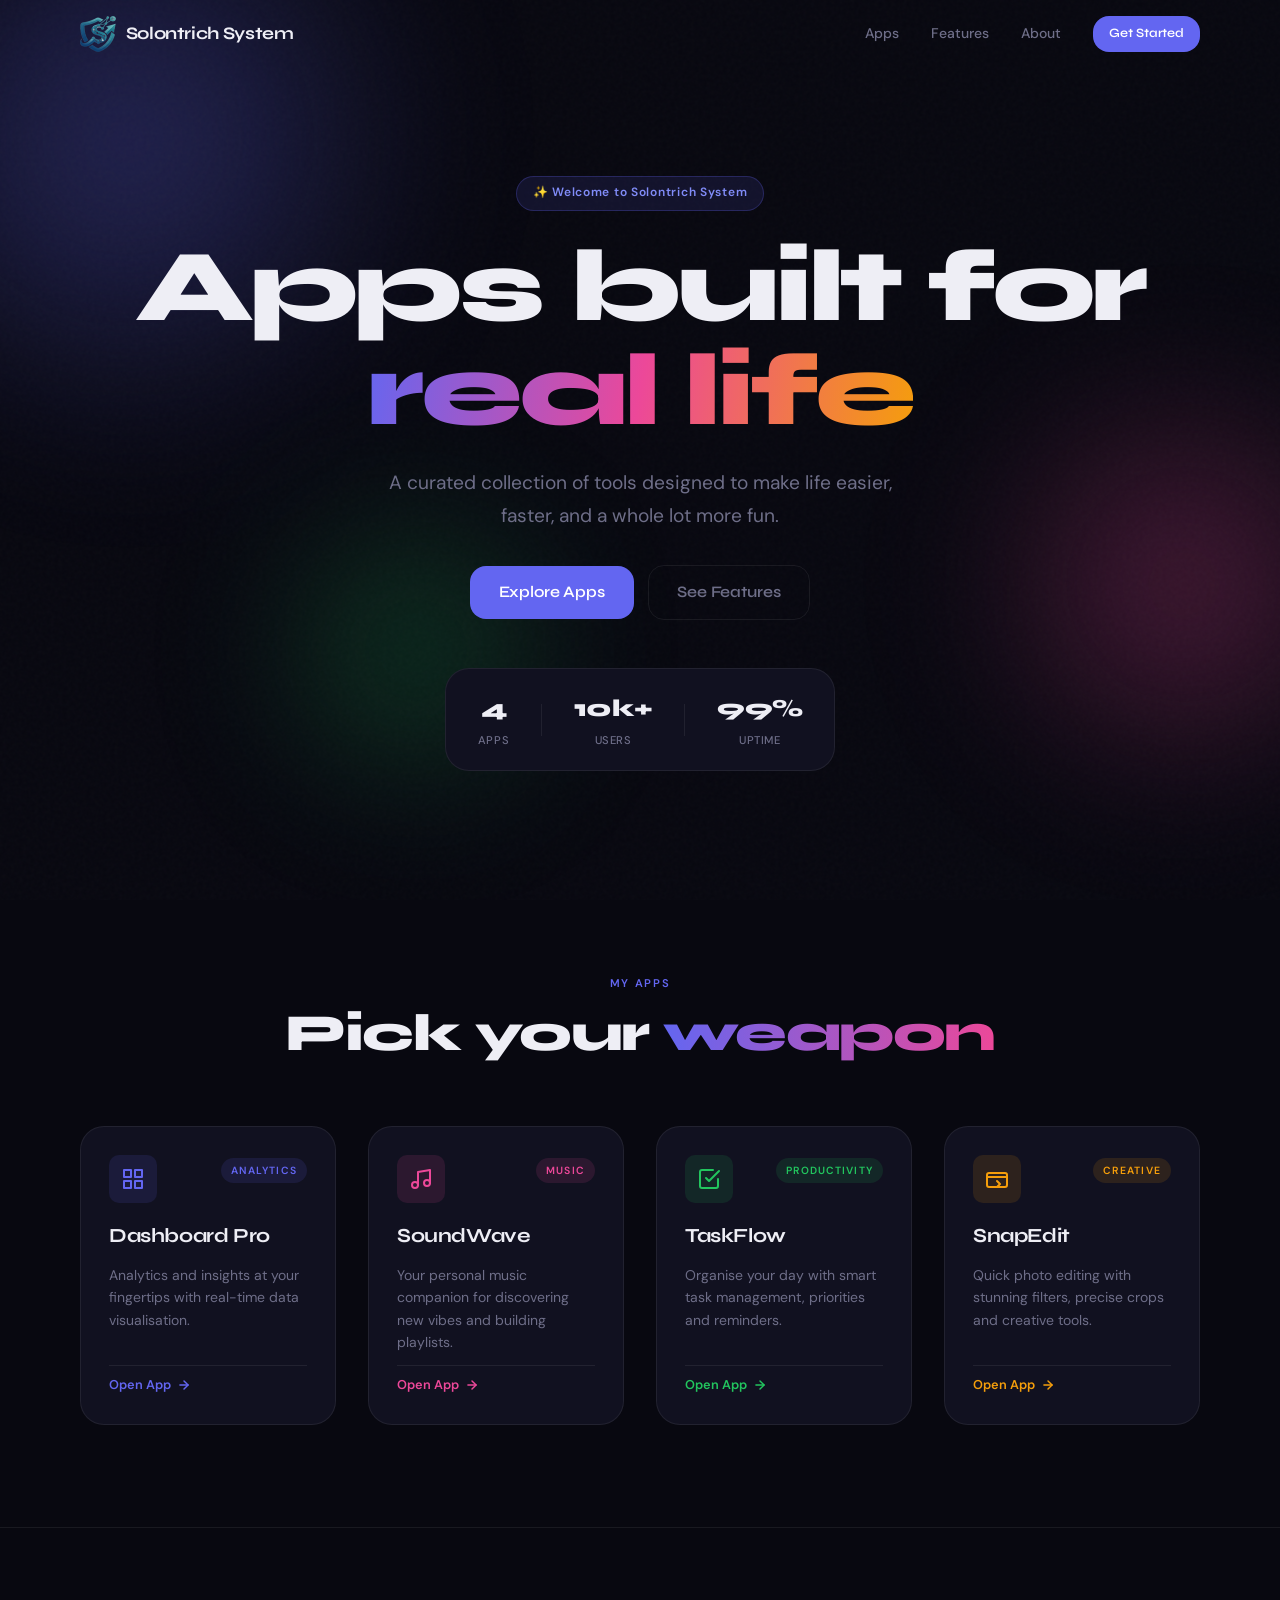
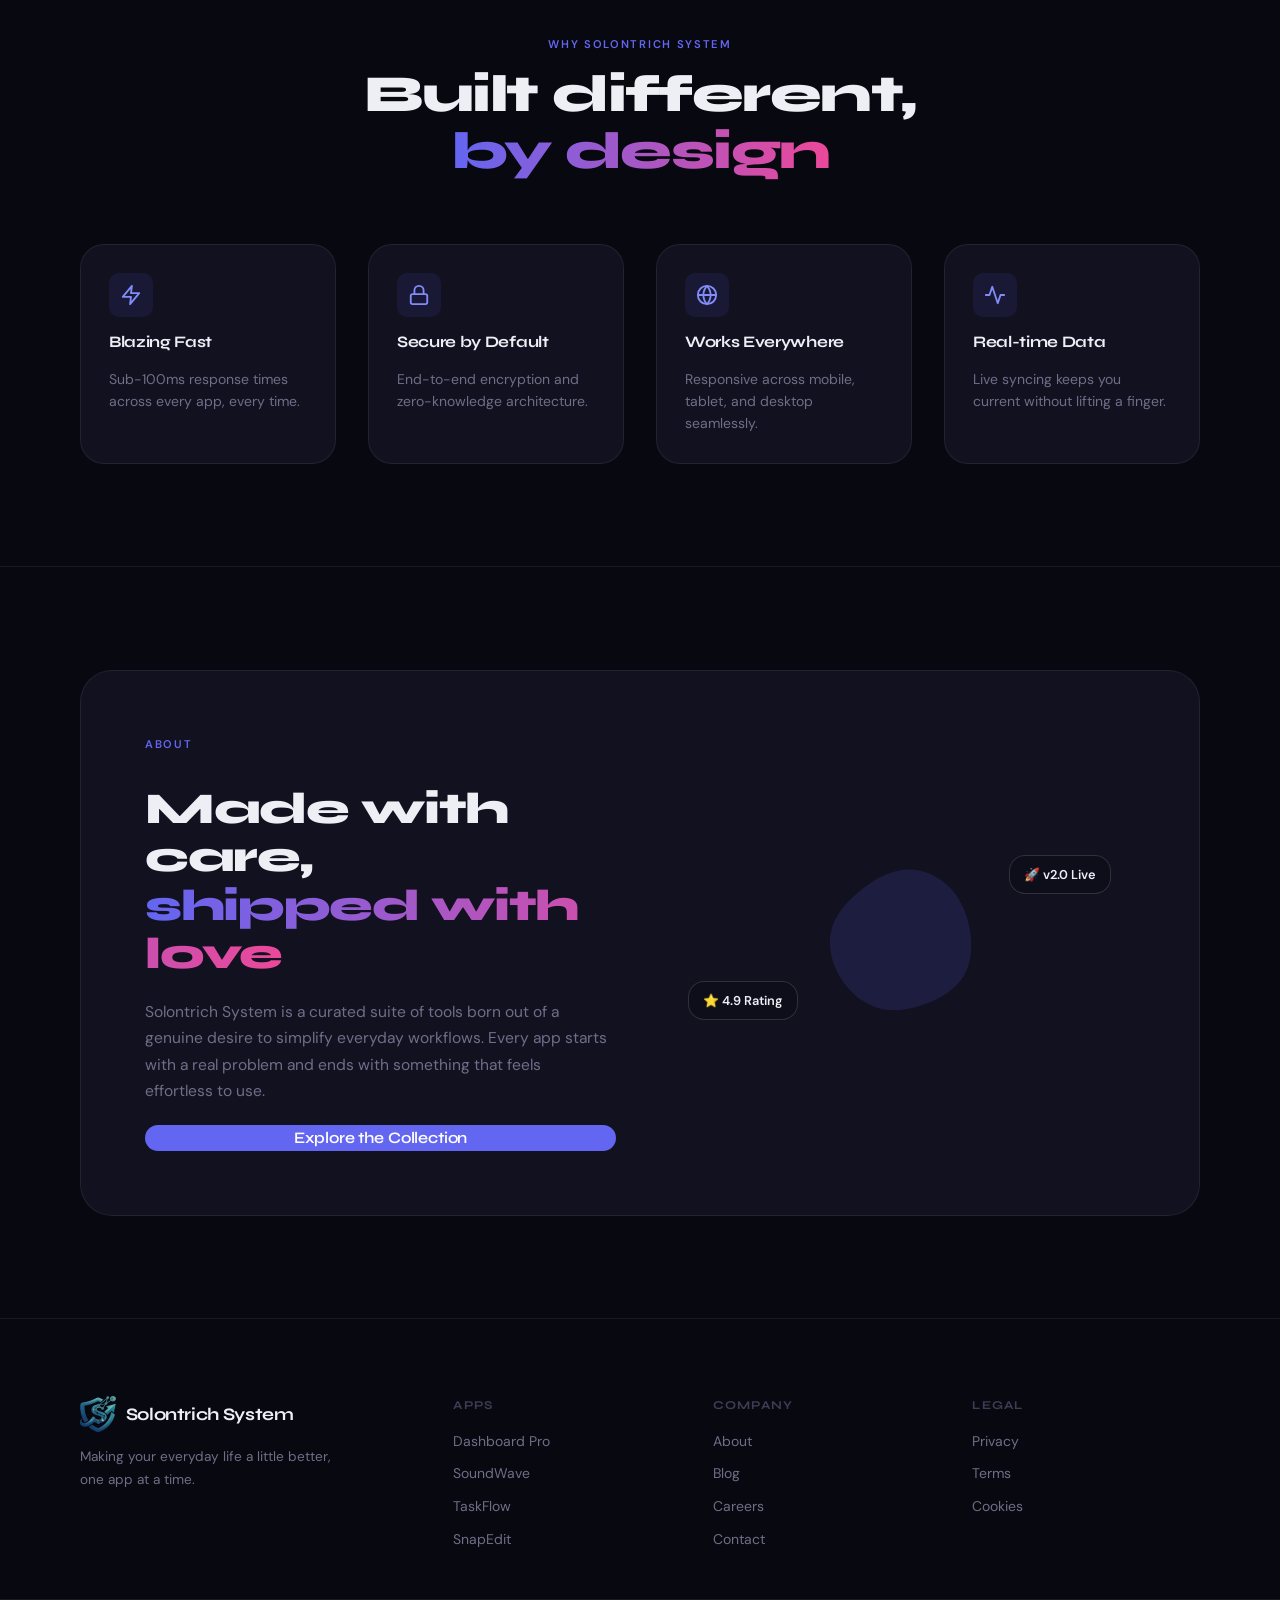
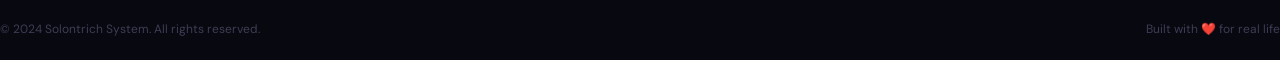
==== index.html @ c1492e09 "Add files via upload" ====
<!DOCTYPE html>
<html lang="en" class="h-full scroll-smooth">
<head>
  <meta charset="UTF-8" />
  <meta name="viewport" content="width=device-width, initial-scale=1.0" />
  <meta name="description" content="Solontrich System — Advanced solutions built for real-world performance." />
  <title>Solontrich System — App Showcase</title>
  <link rel="preconnect" href="https://fonts.googleapis.com" />
  <link rel="preconnect" href="https://fonts.gstatic.com" crossorigin />
  <link href="https://fonts.googleapis.com/css2?family=Syne:wght@400;600;700;800&family=DM+Sans:wght@300;400;500&display=swap" rel="stylesheet" />
  <link rel="stylesheet" href="style.css" />
</head>
<body>

  <!-- ─── BACKGROUND LAYERS ─────────────────────────────────── -->
  <div class="bg-orbs" aria-hidden="true">
    <div class="orb orb-1"></div>
    <div class="orb orb-2"></div>
    <div class="orb orb-3"></div>
  </div>
  <div class="grain-overlay" aria-hidden="true"></div>

  <!-- ─── HEADER / NAV ──────────────────────────────────────── -->
  <header class="site-header" id="site-header">
    <div class="container header-inner">

      <a href="#" class="logo" aria-label="Solontrich System home">
        <span class="logo-icon logo-icon--img" aria-hidden="true">
          <img src="Solontrich.png" alt="" width="36" height="36" />
        </span>
        <span class="logo-text">Solontrich System</span>
      </a>

      <nav class="primary-nav" id="primary-nav" aria-label="Primary navigation">
        <a href="#apps" class="nav-link">Apps</a>
        <a href="#features" class="nav-link">Features</a>
        <a href="#about" class="nav-link">About</a>
        <a href="#apps" class="btn btn-sm btn-primary">Get Started</a>
      </nav>

      <button class="hamburger" id="hamburger" aria-label="Toggle menu" aria-expanded="false" aria-controls="primary-nav">
        <span></span><span></span><span></span>
      </button>
    </div>
  </header>

  <!-- ─── MOBILE NAV DRAWER ─────────────────────────────────── -->
  <div class="nav-drawer" id="nav-drawer" aria-hidden="true">
    <nav aria-label="Mobile navigation">
      <a href="#apps" class="drawer-link">Apps</a>
      <a href="#features" class="drawer-link">Features</a>
      <a href="#about" class="drawer-link">About</a>
      <a href="#apps" class="btn btn-primary drawer-cta">Get Started</a>
    </nav>
  </div>
  <div class="nav-backdrop" id="nav-backdrop" aria-hidden="true"></div>

  <main>

    <!-- ─── HERO ─────────────────────────────────────────────── -->
    <section class="hero" id="hero">
      <div class="container hero-inner">
        <div class="hero-badge reveal">✨ Welcome to Solontrich System</div>
        <h1 class="hero-title reveal reveal-delay-1">
          Apps built for<br /><em>real&nbsp;life</em>
        </h1>
        <p class="hero-tagline reveal reveal-delay-2">
          A curated collection of tools designed to make life easier,<br class="br-lg" /> faster, and a whole lot more fun.
        </p>
        <div class="hero-actions reveal reveal-delay-3">
          <a href="#apps" class="btn btn-primary btn-lg">Explore Apps</a>
          <a href="#features" class="btn btn-ghost btn-lg">See Features</a>
        </div>

        <!-- floating stats strip -->
        <div class="stats-strip reveal reveal-delay-4">
          <div class="stat"><span class="stat-num">4</span><span class="stat-label">Apps</span></div>
          <div class="stat-divider" aria-hidden="true"></div>
          <div class="stat"><span class="stat-num">10k+</span><span class="stat-label">Users</span></div>
          <div class="stat-divider" aria-hidden="true"></div>
          <div class="stat"><span class="stat-num">99%</span><span class="stat-label">Uptime</span></div>
        </div>
      </div>
    </section>

    <!-- ─── APPS GRID ─────────────────────────────────────────── -->
    <section class="apps-section" id="apps">
      <div class="container">
        <div class="section-header reveal">
          <span class="section-eyebrow">My Apps</span>
          <h2 class="section-title">Pick your&nbsp;<em>weapon</em></h2>
        </div>

        <div class="apps-grid">

          <!-- Card 1 -->
          <article class="app-card reveal" style="--card-accent: #6366f1; --card-accent-bg: rgba(99,102,241,0.12);">
            <div class="card-top">
              <div class="card-icon">
                <svg width="24" height="24" viewBox="0 0 24 24" fill="none" stroke="var(--card-accent)" stroke-width="2" stroke-linecap="round" stroke-linejoin="round"><rect x="3" y="3" width="7" height="7"/><rect x="14" y="3" width="7" height="7"/><rect x="14" y="14" width="7" height="7"/><rect x="3" y="14" width="7" height="7"/></svg>
              </div>
              <span class="card-tag">Analytics</span>
            </div>
            <h3 class="card-title">Dashboard Pro</h3>
            <p class="card-desc">Analytics and insights at your fingertips with real-time data visualisation.</p>
            <a href="#" class="card-cta" aria-label="Open Dashboard Pro">
              Open App
              <svg width="14" height="14" viewBox="0 0 24 24" fill="none" stroke="currentColor" stroke-width="2.5" stroke-linecap="round" stroke-linejoin="round"><line x1="5" y1="12" x2="19" y2="12"/><polyline points="12 5 19 12 12 19"/></svg>
            </a>
            <div class="card-shine" aria-hidden="true"></div>
          </article>

          <!-- Card 2 -->
          <article class="app-card reveal" style="--card-accent: #ec4899; --card-accent-bg: rgba(236,72,153,0.12);">
            <div class="card-top">
              <div class="card-icon">
                <svg width="24" height="24" viewBox="0 0 24 24" fill="none" stroke="var(--card-accent)" stroke-width="2" stroke-linecap="round" stroke-linejoin="round"><path d="M9 18V5l12-2v13"/><circle cx="6" cy="18" r="3"/><circle cx="18" cy="16" r="3"/></svg>
              </div>
              <span class="card-tag">Music</span>
            </div>
            <h3 class="card-title">SoundWave</h3>
            <p class="card-desc">Your personal music companion for discovering new vibes and building playlists.</p>
            <a href="#" class="card-cta" aria-label="Open SoundWave">
              Open App
              <svg width="14" height="14" viewBox="0 0 24 24" fill="none" stroke="currentColor" stroke-width="2.5" stroke-linecap="round" stroke-linejoin="round"><line x1="5" y1="12" x2="19" y2="12"/><polyline points="12 5 19 12 12 19"/></svg>
            </a>
            <div class="card-shine" aria-hidden="true"></div>
          </article>

          <!-- Card 3 -->
          <article class="app-card reveal" style="--card-accent: #22c55e; --card-accent-bg: rgba(34,197,94,0.12);">
            <div class="card-top">
              <div class="card-icon">
                <svg width="24" height="24" viewBox="0 0 24 24" fill="none" stroke="var(--card-accent)" stroke-width="2" stroke-linecap="round" stroke-linejoin="round"><polyline points="9 11 12 14 22 4"/><path d="M21 12v7a2 2 0 0 1-2 2H5a2 2 0 0 1-2-2V5a2 2 0 0 1 2-2h11"/></svg>
              </div>
              <span class="card-tag">Productivity</span>
            </div>
            <h3 class="card-title">TaskFlow</h3>
            <p class="card-desc">Organise your day with smart task management, priorities and reminders.</p>
            <a href="#" class="card-cta" aria-label="Open TaskFlow">
              Open App
              <svg width="14" height="14" viewBox="0 0 24 24" fill="none" stroke="currentColor" stroke-width="2.5" stroke-linecap="round" stroke-linejoin="round"><line x1="5" y1="12" x2="19" y2="12"/><polyline points="12 5 19 12 12 19"/></svg>
            </a>
            <div class="card-shine" aria-hidden="true"></div>
          </article>

          <!-- Card 4 -->
          <article class="app-card reveal" style="--card-accent: #f59e0b; --card-accent-bg: rgba(245,158,11,0.12);">
            <div class="card-top">
              <div class="card-icon">
                <svg width="24" height="24" viewBox="0 0 24 24" fill="none" stroke="var(--card-accent)" stroke-width="2" stroke-linecap="round" stroke-linejoin="round"><rect x="2" y="6" width="20" height="14" rx="2"/><path d="M2 10h20"/><path d="m12 14 3 3-3 3"/></svg>
              </div>
              <span class="card-tag">Creative</span>
            </div>
            <h3 class="card-title">SnapEdit</h3>
            <p class="card-desc">Quick photo editing with stunning filters, precise crops and creative tools.</p>
            <a href="#" class="card-cta" aria-label="Open SnapEdit">
              Open App
              <svg width="14" height="14" viewBox="0 0 24 24" fill="none" stroke="currentColor" stroke-width="2.5" stroke-linecap="round" stroke-linejoin="round"><line x1="5" y1="12" x2="19" y2="12"/><polyline points="12 5 19 12 12 19"/></svg>
            </a>
            <div class="card-shine" aria-hidden="true"></div>
          </article>

        </div><!-- /.apps-grid -->
      </div>
    </section>

    <!-- ─── FEATURES STRIP ────────────────────────────────────── -->
    <section class="features-section" id="features">
      <div class="container">
        <div class="section-header reveal">
          <span class="section-eyebrow">Why Solontrich System</span>
          <h2 class="section-title">Built different,<br/><em>by design</em></h2>
        </div>
        <div class="features-grid">
          <div class="feature-item reveal">
            <div class="feature-icon">
              <svg width="22" height="22" viewBox="0 0 24 24" fill="none" stroke="currentColor" stroke-width="2" stroke-linecap="round" stroke-linejoin="round"><path d="M13 2L3 14h9l-1 8 10-12h-9l1-8z"/></svg>
            </div>
            <h3>Blazing Fast</h3>
            <p>Sub-100ms response times across every app, every time.</p>
          </div>
          <div class="feature-item reveal">
            <div class="feature-icon">
              <svg width="22" height="22" viewBox="0 0 24 24" fill="none" stroke="currentColor" stroke-width="2" stroke-linecap="round" stroke-linejoin="round"><rect x="3" y="11" width="18" height="11" rx="2" ry="2"/><path d="M7 11V7a5 5 0 0 1 10 0v4"/></svg>
            </div>
            <h3>Secure by Default</h3>
            <p>End-to-end encryption and zero-knowledge architecture.</p>
          </div>
          <div class="feature-item reveal">
            <div class="feature-icon">
              <svg width="22" height="22" viewBox="0 0 24 24" fill="none" stroke="currentColor" stroke-width="2" stroke-linecap="round" stroke-linejoin="round"><circle cx="12" cy="12" r="10"/><line x1="2" y1="12" x2="22" y2="12"/><path d="M12 2a15.3 15.3 0 0 1 4 10 15.3 15.3 0 0 1-4 10 15.3 15.3 0 0 1-4-10 15.3 15.3 0 0 1 4-10z"/></svg>
            </div>
            <h3>Works Everywhere</h3>
            <p>Responsive across mobile, tablet, and desktop seamlessly.</p>
          </div>
          <div class="feature-item reveal">
            <div class="feature-icon">
              <svg width="22" height="22" viewBox="0 0 24 24" fill="none" stroke="currentColor" stroke-width="2" stroke-linecap="round" stroke-linejoin="round"><polyline points="22 12 18 12 15 21 9 3 6 12 2 12"/></svg>
            </div>
            <h3>Real-time Data</h3>
            <p>Live syncing keeps you current without lifting a finger.</p>
          </div>
        </div>
      </div>
    </section>

    <!-- ─── ABOUT / CTA ───────────────────────────────────────── -->
    <section class="about-section" id="about">
      <div class="container">
        <div class="about-card reveal">
          <div class="about-text">
            <span class="section-eyebrow">About</span>
            <h2>Made with care,<br/><em>shipped with love</em></h2>
            <p>Solontrich System is a curated suite of tools born out of a genuine desire to simplify everyday workflows. Every app starts with a real problem and ends with something that feels effortless to use.</p>
            <a href="#apps" class="btn btn-primary">Explore the Collection</a>
          </div>
          <div class="about-visual" aria-hidden="true">
            <div class="about-blob">
              <svg viewBox="0 0 200 200" xmlns="http://www.w3.org/2000/svg"><path fill="rgba(99,102,241,0.15)" d="M47.1,-58.1C59.3,-47.3,66.7,-31.1,69.7,-14.2C72.8,2.6,71.5,20.1,63.5,33.3C55.5,46.5,40.8,55.4,25.2,61.1C9.6,66.8,-6.8,69.4,-21.8,65.1C-36.8,60.8,-50.3,49.6,-59.2,35.3C-68.1,21,-72.4,3.6,-68.9,-11.8C-65.4,-27.2,-54.1,-40.5,-40.8,-51.4C-27.5,-62.2,-13.8,-70.6,1.9,-72.9C17.6,-75.2,34.9,-69,47.1,-58.1Z" transform="translate(100 100)"/></svg>
            </div>
            <div class="floating-badge badge-1">🚀 v2.0 Live</div>
            <div class="floating-badge badge-2">⭐ 4.9 Rating</div>
          </div>
        </div>
      </div>
    </section>

  </main>

  <!-- ─── FOOTER ────────────────────────────────────────────── -->
  <footer class="site-footer" id="site-footer">
    <div class="container footer-inner">
      <div class="footer-brand">
        <a href="#" class="logo">
          <span class="logo-icon logo-icon--img" aria-hidden="true">
            <img src="Solontrich.png" alt="" width="36" height="36" />
          </span>
          <span class="logo-text">Solontrich System</span>
        </a>
        <p>Making your everyday life a little better, one app at a time.</p>
      </div>
      <div class="footer-links">
        <div class="footer-col">
          <span class="footer-col-title">Apps</span>
          <a href="#">Dashboard Pro</a>
          <a href="#">SoundWave</a>
          <a href="#">TaskFlow</a>
          <a href="#">SnapEdit</a>
        </div>
        <div class="footer-col">
          <span class="footer-col-title">Company</span>
          <a href="#">About</a>
          <a href="#">Blog</a>
          <a href="#">Careers</a>
          <a href="#">Contact</a>
        </div>
        <div class="footer-col">
          <span class="footer-col-title">Legal</span>
          <a href="#">Privacy</a>
          <a href="#">Terms</a>
          <a href="#">Cookies</a>
        </div>
      </div>
    </div>
    <div class="footer-bottom">
      <p>© 2024 Solontrich System. All rights reserved.</p>
      <p>Built with ❤️ for real life</p>
    </div>
  </footer>

  <script src="app.js"></script>
</body>
</html>
---- style.css ----
/* ═══════════════════════════════════════════════
   MYAPPS — style.css
   Responsive: mobile → tablet → desktop
   ═══════════════════════════════════════════════ */

/* ── DESIGN TOKENS ─────────────────────────────── */
:root {
  /* Colors */
  --bg:          #080810;
  --bg-2:        #0e0e1a;
  --bg-card:     #111120;
  --border:      rgba(255,255,255,0.07);
  --border-hover:rgba(255,255,255,0.14);

  --text:        #eeeef5;
  --text-muted:  #6e6e88;
  --text-dim:    #3d3d55;

  --accent:      #6366f1;
  --accent-2:    #818cf8;
  --accent-glow: rgba(99,102,241,0.35);

  /* Typography */
  --font-display: 'Syne', sans-serif;
  --font-body:    'DM Sans', sans-serif;

  /* Spacing */
  --container:   1200px;
  --gap:         clamp(1.25rem, 3vw, 2rem);
  --section-gap: clamp(4rem, 8vw, 7rem);

  /* Radius */
  --radius-sm:   0.625rem;
  --radius-md:   1rem;
  --radius-lg:   1.5rem;
  --radius-xl:   2rem;

  /* Transitions */
  --ease:        cubic-bezier(0.22, 1, 0.36, 1);
  --t-fast:      0.18s;
  --t-med:       0.35s;
  --t-slow:      0.6s;
}

/* ── RESET & BASE ───────────────────────────────── */
*, *::before, *::after { box-sizing: border-box; margin: 0; padding: 0; }

html {
  font-size: 16px;
  scroll-behavior: smooth;
  -webkit-text-size-adjust: 100%;
}

body {
  font-family: var(--font-body);
  background-color: var(--bg);
  color: var(--text);
  line-height: 1.65;
  overflow-x: hidden;
  position: relative;
}

img, svg { display: block; max-width: 100%; }
a { color: inherit; text-decoration: none; }
button { cursor: pointer; border: none; background: none; font-family: inherit; }
ul, ol { list-style: none; }

/* ── UTILITY ────────────────────────────────────── */
.container {
  width: 100%;
  max-width: var(--container);
  margin-inline: auto;
  padding-inline: clamp(1rem, 5vw, 2.5rem);
}

.br-lg { display: none; }
@media (min-width: 768px) { .br-lg { display: inline; } }

/* ── BACKGROUND ORBS ────────────────────────────── */
.bg-orbs {
  position: fixed;
  inset: 0;
  pointer-events: none;
  z-index: 0;
  overflow: hidden;
}
.orb {
  position: absolute;
  border-radius: 50%;
  filter: blur(80px);
  opacity: 0.35;
}
.orb-1 {
  width: clamp(300px, 50vw, 700px);
  height: clamp(300px, 50vw, 700px);
  background: radial-gradient(circle, #6366f1, transparent 70%);
  top: -20%;
  left: -15%;
  animation: orbFloat 18s ease-in-out infinite;
}
.orb-2 {
  width: clamp(200px, 35vw, 500px);
  height: clamp(200px, 35vw, 500px);
  background: radial-gradient(circle, #ec4899, transparent 70%);
  top: 40%;
  right: -10%;
  animation: orbFloat 22s ease-in-out infinite reverse;
}
.orb-3 {
  width: clamp(150px, 25vw, 400px);
  height: clamp(150px, 25vw, 400px);
  background: radial-gradient(circle, #22c55e, transparent 70%);
  bottom: 10%;
  left: 20%;
  animation: orbFloat 26s ease-in-out infinite 4s;
}
@keyframes orbFloat {
  0%, 100% { transform: translate(0, 0) scale(1); }
  33%       { transform: translate(40px, -30px) scale(1.05); }
  66%       { transform: translate(-20px, 20px) scale(0.97); }
}

/* Grain overlay */
.grain-overlay {
  position: fixed;
  inset: 0;
  pointer-events: none;
  z-index: 1;
  opacity: 0.025;
  background-image: url("data:image/svg+xml,%3Csvg viewBox='0 0 300 300' xmlns='http://www.w3.org/2000/svg'%3E%3Cfilter id='n'%3E%3CfeTurbulence type='fractalNoise' baseFrequency='0.75' numOctaves='4' stitchTiles='stitch'/%3E%3C/filter%3E%3Crect width='100%25' height='100%25' filter='url(%23n)'/%3E%3C/svg%3E");
}

/* Everything above bg layers */
header, main, footer { position: relative; z-index: 2; }

/* ── HEADER ─────────────────────────────────────── */
.site-header {
  position: fixed;
  top: 0; left: 0; right: 0;
  z-index: 100;
  padding-block: 1rem;
  transition: background var(--t-med) var(--ease),
              backdrop-filter var(--t-med) var(--ease),
              border-color var(--t-med) var(--ease);
  border-bottom: 1px solid transparent;
}
.site-header.scrolled {
  background: rgba(8,8,16,0.85);
  backdrop-filter: blur(16px);
  border-color: var(--border);
}

.header-inner {
  display: flex;
  align-items: center;
  justify-content: space-between;
  gap: 1rem;
}

/* Logo */
.logo {
  display: flex;
  align-items: center;
  gap: 0.6rem;
  font-family: var(--font-display);
  font-weight: 700;
  font-size: 1.1rem;
  letter-spacing: -0.02em;
  transition: opacity var(--t-fast);
}
.logo:hover { opacity: 0.8; }

.logo-icon {
  display: flex;
  align-items: center;
  justify-content: center;
  width: 36px;
  height: 36px;
  border-radius: var(--radius-sm);
  background: linear-gradient(135deg, #6366f1, #ec4899);
  color: #fff;
  animation: logoFloat 3s ease-in-out infinite;
  flex-shrink: 0;
}
@keyframes logoFloat {
  0%, 100% { transform: translateY(0); }
  50%       { transform: translateY(-4px); }
}

/* When logo-icon contains a PNG, strip the gradient bg */
.logo-icon--img {
  background: transparent;
  box-shadow: none;
  width: 36px;
  height: 36px;
}
.logo-icon--img img {
  width: 36px;
  height: 36px;
  object-fit: contain;
}

/* Primary Nav */
.primary-nav {
  display: flex;
  align-items: center;
  gap: clamp(1rem, 2.5vw, 2rem);
}
.nav-link {
  font-size: 0.875rem;
  font-weight: 500;
  color: var(--text-muted);
  transition: color var(--t-fast);
  position: relative;
}
.nav-link::after {
  content: '';
  position: absolute;
  bottom: -3px; left: 0; right: 0;
  height: 1px;
  background: var(--accent);
  transform: scaleX(0);
  transition: transform var(--t-fast) var(--ease);
  transform-origin: left;
}
.nav-link:hover { color: var(--text); }
.nav-link:hover::after { transform: scaleX(1); }

/* Hamburger */
.hamburger {
  display: none;
  flex-direction: column;
  gap: 5px;
  padding: 6px;
  border-radius: var(--radius-sm);
  transition: background var(--t-fast);
}
.hamburger:hover { background: rgba(255,255,255,0.06); }
.hamburger span {
  display: block;
  width: 22px;
  height: 2px;
  background: var(--text);
  border-radius: 2px;
  transition: transform var(--t-med) var(--ease),
              opacity var(--t-med),
              width var(--t-med);
}
.hamburger.open span:nth-child(1) { transform: translateY(7px) rotate(45deg); }
.hamburger.open span:nth-child(2) { opacity: 0; width: 0; }
.hamburger.open span:nth-child(3) { transform: translateY(-7px) rotate(-45deg); }

@media (max-width: 767px) {
  .primary-nav { display: none; }
  .hamburger   { display: flex; }
}

/* ── MOBILE NAV DRAWER ──────────────────────────── */
.nav-backdrop {
  position: fixed;
  inset: 0;
  background: rgba(0,0,0,0.6);
  backdrop-filter: blur(4px);
  z-index: 98;
  opacity: 0;
  pointer-events: none;
  transition: opacity var(--t-med);
}
.nav-backdrop.visible { opacity: 1; pointer-events: all; }

.nav-drawer {
  position: fixed;
  top: 0; right: 0; bottom: 0;
  width: min(320px, 90vw);
  background: var(--bg-2);
  border-left: 1px solid var(--border);
  z-index: 99;
  padding: 5rem 2rem 2rem;
  transform: translateX(100%);
  transition: transform var(--t-slow) var(--ease);
  display: flex;
  flex-direction: column;
}
.nav-drawer.open { transform: translateX(0); }

.drawer-link {
  display: block;
  font-family: var(--font-display);
  font-size: 1.4rem;
  font-weight: 700;
  color: var(--text-muted);
  padding-block: 0.75rem;
  border-bottom: 1px solid var(--border);
  transition: color var(--t-fast), padding-left var(--t-fast);
}
.drawer-link:last-of-type { border-bottom: none; }
.drawer-link:hover { color: var(--text); padding-left: 0.5rem; }

.drawer-cta { margin-top: 2rem; justify-content: center; }

/* ── BUTTONS ────────────────────────────────────── */
.btn {
  display: inline-flex;
  align-items: center;
  justify-content: center;
  gap: 0.5rem;
  font-family: var(--font-display);
  font-weight: 600;
  letter-spacing: -0.01em;
  border-radius: var(--radius-md);
  transition: all var(--t-fast) var(--ease);
  white-space: nowrap;
  position: relative;
  overflow: hidden;
}
.btn::before {
  content: '';
  position: absolute;
  inset: 0;
  background: rgba(255,255,255,0);
  transition: background var(--t-fast);
}
.btn:hover::before { background: rgba(255,255,255,0.06); }

.btn-sm  { font-size: 0.8rem;  padding: 0.45rem 1rem; }
.btn-md  { font-size: 0.9rem;  padding: 0.65rem 1.4rem; }
.btn-lg  { font-size: 1rem;    padding: 0.85rem 1.8rem; }

.btn-primary {
  background: var(--accent);
  color: #fff;
  box-shadow: 0 0 0 0 var(--accent-glow);
}
.btn-primary:hover {
  transform: translateY(-2px);
  box-shadow: 0 8px 24px var(--accent-glow);
}
.btn-primary:active { transform: translateY(0); }

.btn-ghost {
  background: transparent;
  color: var(--text-muted);
  border: 1px solid var(--border);
}
.btn-ghost:hover {
  color: var(--text);
  border-color: var(--border-hover);
  transform: translateY(-2px);
}

/* ── SECTION LAYOUT ─────────────────────────────── */
.section-header {
  text-align: center;
  margin-bottom: clamp(2.5rem, 5vw, 4rem);
}
.section-eyebrow {
  display: inline-block;
  font-size: 0.7rem;
  font-weight: 600;
  letter-spacing: 0.15em;
  text-transform: uppercase;
  color: var(--accent);
  margin-bottom: 0.75rem;
}
.section-title {
  font-family: var(--font-display);
  font-size: clamp(2rem, 4.5vw, 3.25rem);
  font-weight: 800;
  line-height: 1.1;
  letter-spacing: -0.03em;
  color: var(--text);
}
.section-title em {
  font-style: normal;
  background: linear-gradient(90deg, var(--accent), #ec4899);
  -webkit-background-clip: text;
  -webkit-text-fill-color: transparent;
  background-clip: text;
}

/* ── HERO ───────────────────────────────────────── */
.hero {
  padding-top: clamp(7rem, 14vw, 11rem);
  padding-bottom: clamp(4rem, 8vw, 6rem);
}
.hero-inner {
  display: flex;
  flex-direction: column;
  align-items: center;
  text-align: center;
  gap: 1.5rem;
}

.hero-badge {
  display: inline-flex;
  align-items: center;
  gap: 0.4rem;
  font-size: 0.75rem;
  font-weight: 600;
  letter-spacing: 0.06em;
  padding: 0.4rem 1rem;
  border-radius: 100px;
  background: rgba(99,102,241,0.12);
  border: 1px solid rgba(99,102,241,0.25);
  color: var(--accent-2);
}

.hero-title {
  font-family: var(--font-display);
  font-size: clamp(2.75rem, 8vw, 6.5rem);
  font-weight: 800;
  line-height: 1.02;
  letter-spacing: -0.04em;
  color: var(--text);
}
.hero-title em {
  font-style: normal;
  background: linear-gradient(100deg, #6366f1 0%, #ec4899 50%, #f59e0b 100%);
  -webkit-background-clip: text;
  -webkit-text-fill-color: transparent;
  background-clip: text;
}

.hero-tagline {
  max-width: 48ch;
  font-size: clamp(1rem, 2vw, 1.2rem);
  color: var(--text-muted);
  line-height: 1.7;
}

.hero-actions {
  display: flex;
  flex-wrap: wrap;
  align-items: center;
  justify-content: center;
  gap: 0.875rem;
  margin-top: 0.5rem;
}

/* Stats strip */
.stats-strip {
  display: flex;
  align-items: center;
  gap: 2rem;
  margin-top: 1.5rem;
  padding: 1.25rem 2rem;
  background: var(--bg-card);
  border: 1px solid var(--border);
  border-radius: var(--radius-lg);
}
.stat {
  display: flex;
  flex-direction: column;
  align-items: center;
  gap: 0.15rem;
}
.stat-num {
  font-family: var(--font-display);
  font-size: 1.5rem;
  font-weight: 800;
  color: var(--text);
  letter-spacing: -0.03em;
}
.stat-label {
  font-size: 0.7rem;
  font-weight: 500;
  color: var(--text-muted);
  letter-spacing: 0.05em;
  text-transform: uppercase;
}
.stat-divider {
  width: 1px;
  height: 2rem;
  background: var(--border);
}

@media (max-width: 480px) {
  .stats-strip { gap: 1rem; padding: 1rem 1.25rem; }
  .stat-num    { font-size: 1.2rem; }
}

/* ── APPS SECTION ───────────────────────────────── */
.apps-section {
  padding-block: var(--section-gap);
}

.apps-grid {
  display: grid;
  grid-template-columns: repeat(1, 1fr);
  gap: var(--gap);
}
@media (min-width: 560px)  { .apps-grid { grid-template-columns: repeat(2, 1fr); } }
@media (min-width: 1024px) { .apps-grid { grid-template-columns: repeat(4, 1fr); } }

/* App Card */
.app-card {
  position: relative;
  background: var(--bg-card);
  border: 1px solid var(--border);
  border-radius: var(--radius-lg);
  padding: clamp(1.25rem, 3vw, 1.75rem);
  display: flex;
  flex-direction: column;
  gap: 0.75rem;
  overflow: hidden;
  transition: border-color var(--t-med) var(--ease),
              transform var(--t-med) var(--ease),
              box-shadow var(--t-med) var(--ease);
  cursor: pointer;
}
.app-card:hover {
  border-color: var(--card-accent, var(--accent));
  transform: translateY(-6px) scale(1.01);
  box-shadow: 0 20px 60px rgba(0,0,0,0.4),
              0 0 0 1px var(--card-accent, var(--accent)),
              0 0 40px rgba(var(--card-accent, 99,102,241), 0.12);
}

.card-top {
  display: flex;
  align-items: flex-start;
  justify-content: space-between;
  margin-bottom: 0.25rem;
}
.card-icon {
  width: 48px;
  height: 48px;
  border-radius: var(--radius-sm);
  background: var(--card-accent-bg, rgba(99,102,241,0.12));
  display: flex;
  align-items: center;
  justify-content: center;
  flex-shrink: 0;
  transition: transform var(--t-med) var(--ease);
}
.app-card:hover .card-icon { transform: scale(1.1) rotate(-3deg); }

.card-tag {
  font-size: 0.65rem;
  font-weight: 600;
  letter-spacing: 0.1em;
  text-transform: uppercase;
  color: var(--card-accent, var(--accent));
  background: var(--card-accent-bg, rgba(99,102,241,0.12));
  padding: 0.25rem 0.65rem;
  border-radius: 100px;
  margin-top: 0.2rem;
}

.card-title {
  font-family: var(--font-display);
  font-size: clamp(1.1rem, 2vw, 1.25rem);
  font-weight: 700;
  color: var(--text);
  letter-spacing: -0.02em;
}

.card-desc {
  font-size: 0.875rem;
  color: var(--text-muted);
  line-height: 1.6;
  flex: 1;
}

.card-cta {
  display: inline-flex;
  align-items: center;
  gap: 0.35rem;
  font-size: 0.8rem;
  font-weight: 600;
  color: var(--card-accent, var(--accent));
  margin-top: auto;
  padding-top: 0.5rem;
  border-top: 1px solid var(--border);
  transition: gap var(--t-fast);
}
.card-cta:hover { gap: 0.6rem; }

/* Card shine effect */
.card-shine {
  position: absolute;
  inset: 0;
  border-radius: inherit;
  background: radial-gradient(400px circle at var(--mouse-x, 50%) var(--mouse-y, 50%),
    rgba(255,255,255,0.04) 0%,
    transparent 60%);
  opacity: 0;
  transition: opacity var(--t-fast);
  pointer-events: none;
}
.app-card:hover .card-shine { opacity: 1; }

/* ── FEATURES SECTION ───────────────────────────── */
.features-section {
  padding-block: var(--section-gap);
  border-top: 1px solid var(--border);
}

.features-grid {
  display: grid;
  grid-template-columns: 1fr;
  gap: var(--gap);
}
@media (min-width: 560px)  { .features-grid { grid-template-columns: repeat(2, 1fr); } }
@media (min-width: 1024px) { .features-grid { grid-template-columns: repeat(4, 1fr); } }

.feature-item {
  padding: clamp(1.25rem, 3vw, 1.75rem);
  background: var(--bg-card);
  border: 1px solid var(--border);
  border-radius: var(--radius-lg);
  display: flex;
  flex-direction: column;
  gap: 0.75rem;
  transition: border-color var(--t-med), transform var(--t-med) var(--ease);
}
.feature-item:hover {
  border-color: var(--border-hover);
  transform: translateY(-4px);
}

.feature-icon {
  width: 44px;
  height: 44px;
  border-radius: var(--radius-sm);
  background: rgba(99,102,241,0.1);
  display: flex;
  align-items: center;
  justify-content: center;
  color: var(--accent-2);
}
.feature-item h3 {
  font-family: var(--font-display);
  font-size: 1rem;
  font-weight: 700;
  color: var(--text);
  letter-spacing: -0.02em;
}
.feature-item p {
  font-size: 0.875rem;
  color: var(--text-muted);
  line-height: 1.6;
}

/* ── ABOUT SECTION ──────────────────────────────── */
.about-section {
  padding-block: var(--section-gap);
  border-top: 1px solid var(--border);
}

.about-card {
  background: var(--bg-card);
  border: 1px solid var(--border);
  border-radius: var(--radius-xl);
  padding: clamp(2rem, 5vw, 4rem);
  display: grid;
  grid-template-columns: 1fr;
  gap: 3rem;
  align-items: center;
  overflow: hidden;
  position: relative;
}
@media (min-width: 768px) {
  .about-card { grid-template-columns: 1fr 1fr; }
}

.about-text {
  display: flex;
  flex-direction: column;
  gap: 1.25rem;
}
.about-text h2 {
  font-family: var(--font-display);
  font-size: clamp(1.75rem, 4vw, 2.75rem);
  font-weight: 800;
  letter-spacing: -0.03em;
  line-height: 1.1;
}
.about-text h2 em {
  font-style: normal;
  background: linear-gradient(90deg, #6366f1, #ec4899);
  -webkit-background-clip: text;
  -webkit-text-fill-color: transparent;
  background-clip: text;
}
.about-text p {
  font-size: 0.975rem;
  color: var(--text-muted);
  line-height: 1.7;
  max-width: 42ch;
}

/* About visual */
.about-visual {
  position: relative;
  display: flex;
  align-items: center;
  justify-content: center;
  min-height: 220px;
}
.about-blob {
  width: 200px;
  height: 200px;
  animation: blobPulse 6s ease-in-out infinite;
}
@keyframes blobPulse {
  0%, 100% { transform: scale(1) rotate(0deg); }
  33%       { transform: scale(1.08) rotate(8deg); }
  66%       { transform: scale(0.95) rotate(-5deg); }
}

.floating-badge {
  position: absolute;
  background: var(--bg-2);
  border: 1px solid var(--border-hover);
  border-radius: var(--radius-md);
  padding: 0.5rem 0.875rem;
  font-size: 0.8rem;
  font-weight: 600;
  color: var(--text);
  backdrop-filter: blur(8px);
  white-space: nowrap;
}
.badge-1 {
  top: 10%;
  right: 5%;
  animation: badgeFloat 4s ease-in-out infinite;
}
.badge-2 {
  bottom: 15%;
  left: 5%;
  animation: badgeFloat 5s ease-in-out infinite 1.5s;
}
@keyframes badgeFloat {
  0%, 100% { transform: translateY(0); }
  50%       { transform: translateY(-8px); }
}

/* ── FOOTER ─────────────────────────────────────── */
.site-footer {
  padding-top: clamp(3rem, 6vw, 5rem);
  border-top: 1px solid var(--border);
}
.footer-inner {
  display: grid;
  grid-template-columns: 1fr;
  gap: 2.5rem;
  padding-bottom: 3rem;
}
@media (min-width: 768px) {
  .footer-inner { grid-template-columns: 1.5fr 1fr 1fr 1fr; gap: 2rem; }
}

.footer-brand {
  display: flex;
  flex-direction: column;
  gap: 0.875rem;
}
.footer-brand p {
  font-size: 0.85rem;
  color: var(--text-muted);
  line-height: 1.65;
  max-width: 28ch;
}

.footer-links {
  display: grid;
  grid-template-columns: repeat(3, 1fr);
  gap: 1.5rem;
  grid-column: 1 / -1;
}
@media (min-width: 768px) {
  .footer-links { display: contents; }
}

.footer-col {
  display: flex;
  flex-direction: column;
  gap: 0.6rem;
}
.footer-col-title {
  font-family: var(--font-display);
  font-size: 0.75rem;
  font-weight: 700;
  letter-spacing: 0.1em;
  text-transform: uppercase;
  color: var(--text-dim);
  margin-bottom: 0.25rem;
}
.footer-col a {
  font-size: 0.875rem;
  color: var(--text-muted);
  transition: color var(--t-fast);
}
.footer-col a:hover { color: var(--text); }

.footer-bottom {
  border-top: 1px solid var(--border);
  padding-block: 1.25rem;
  display: flex;
  align-items: center;
  justify-content: space-between;
  flex-wrap: wrap;
  gap: 0.5rem;
}
.footer-bottom p {
  font-size: 0.75rem;
  color: var(--text-dim);
}

/* ── REVEAL ANIMATIONS ──────────────────────────── */
.reveal {
  opacity: 0;
  transform: translateY(28px);
  transition: opacity var(--t-slow) var(--ease),
              transform var(--t-slow) var(--ease);
}
.reveal.visible {
  opacity: 1;
  transform: translateY(0);
}
.reveal-delay-1 { transition-delay: 0.1s; }
.reveal-delay-2 { transition-delay: 0.2s; }
.reveal-delay-3 { transition-delay: 0.3s; }
.reveal-delay-4 { transition-delay: 0.4s; }

/* Card stagger */
.apps-grid .app-card:nth-child(1) { transition-delay: 0.05s; }
.apps-grid .app-card:nth-child(2) { transition-delay: 0.12s; }
.apps-grid .app-card:nth-child(3) { transition-delay: 0.19s; }
.apps-grid .app-card:nth-child(4) { transition-delay: 0.26s; }

.features-grid .feature-item:nth-child(1) { transition-delay: 0.05s; }
.features-grid .feature-item:nth-child(2) { transition-delay: 0.12s; }
.features-grid .feature-item:nth-child(3) { transition-delay: 0.19s; }
.features-grid .feature-item:nth-child(4) { transition-delay: 0.26s; }

/* ── SCROLLBAR ──────────────────────────────────── */
::-webkit-scrollbar       { width: 6px; }
::-webkit-scrollbar-track { background: var(--bg); }
::-webkit-scrollbar-thumb { background: var(--text-dim); border-radius: 3px; }
::-webkit-scrollbar-thumb:hover { background: var(--text-muted); }

/* ── FOCUS STYLES (accessibility) ──────────────── */
:focus-visible {
  outline: 2px solid var(--accent);
  outline-offset: 3px;
  border-radius: 4px;
}

/* ── REDUCED MOTION ─────────────────────────────── */
@media (prefers-reduced-motion: reduce) {
  *, *::before, *::after {
    animation-duration: 0.01ms !important;
    transition-duration: 0.01ms !important;
  }
  .reveal { opacity: 1; transform: none; }
}
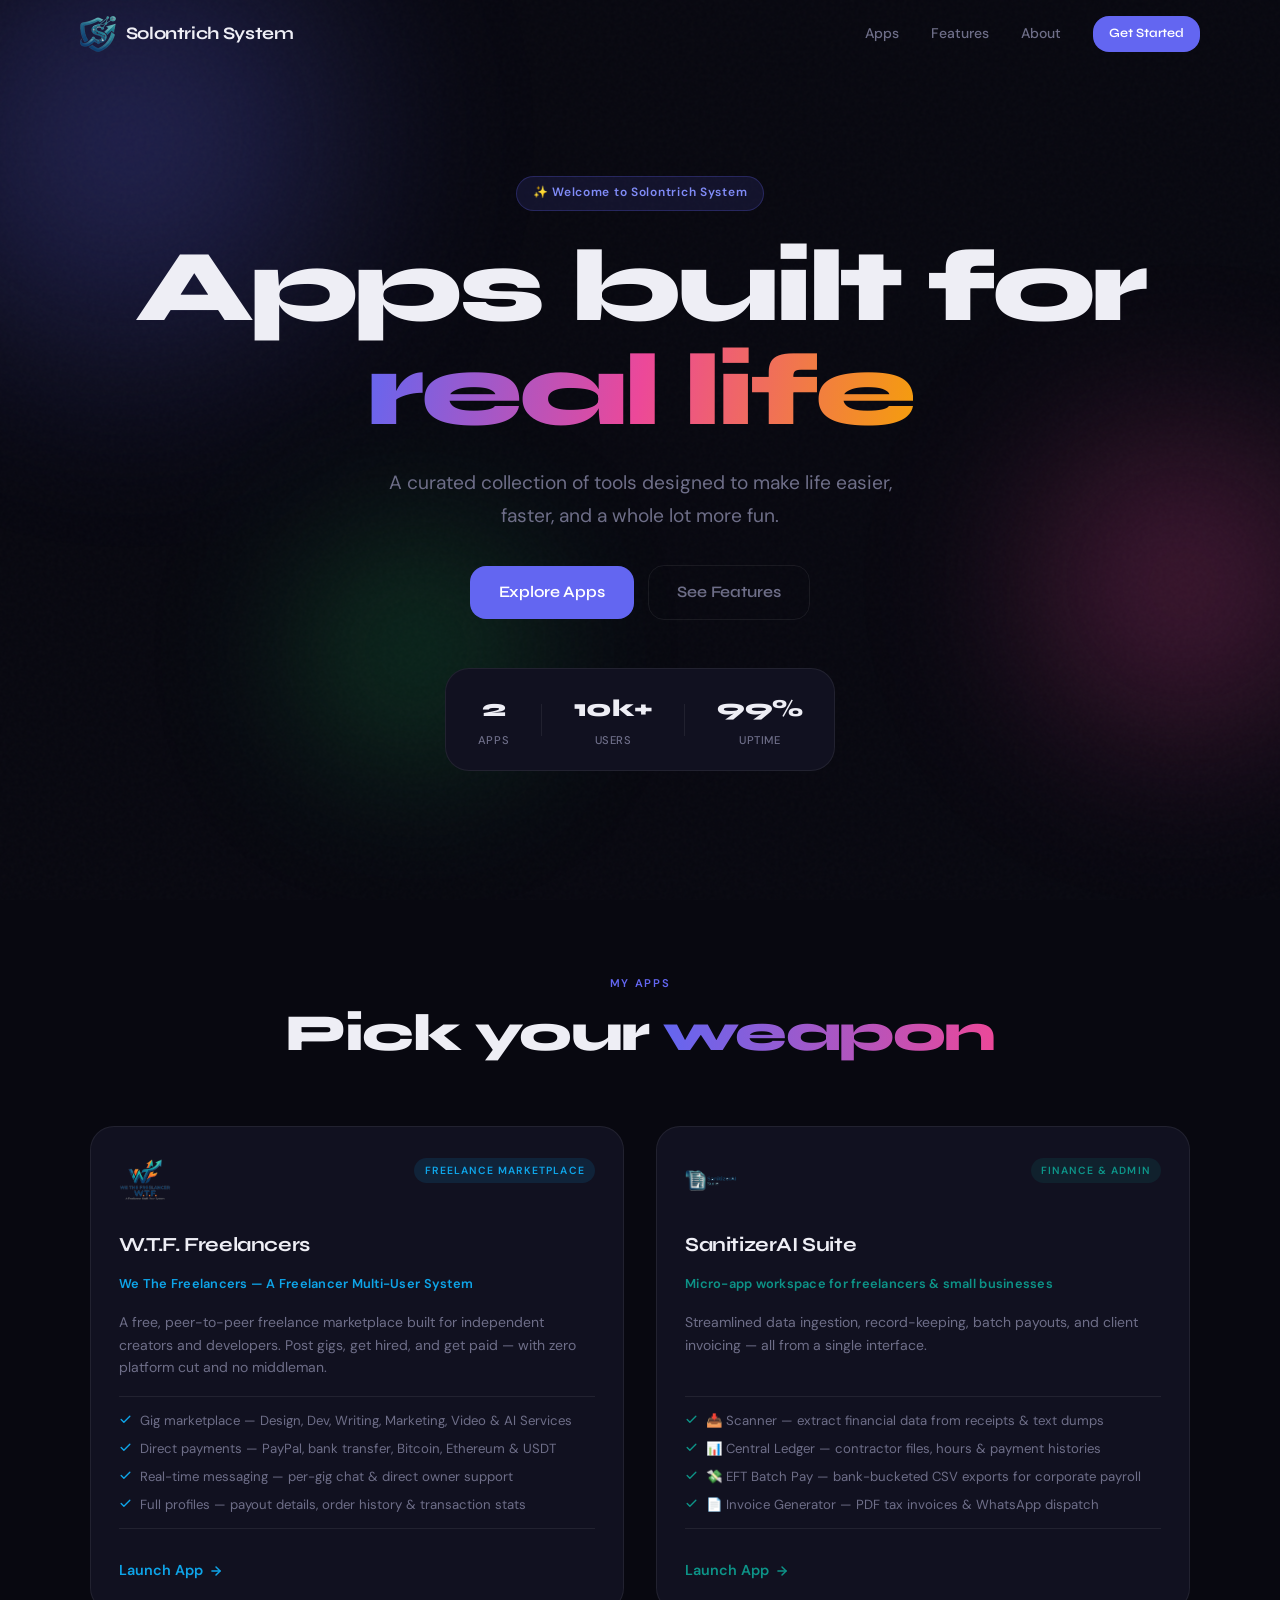
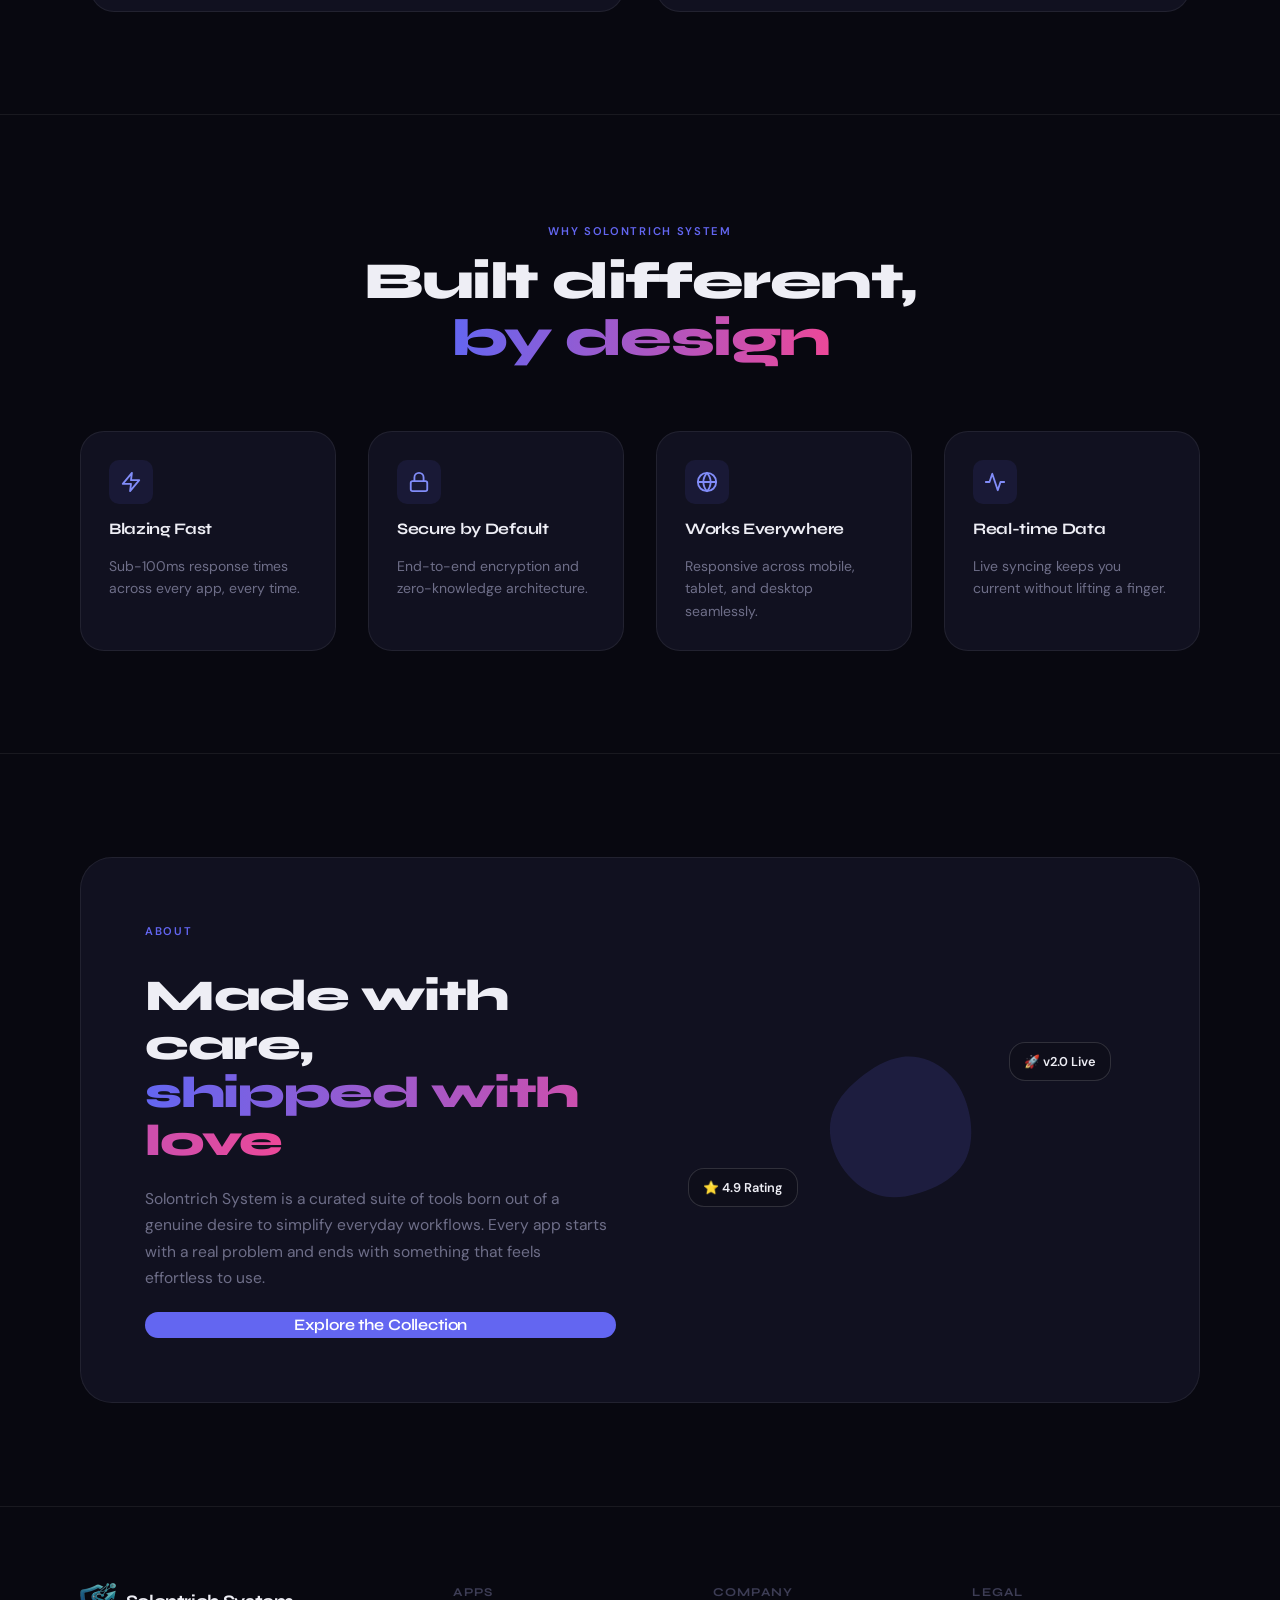
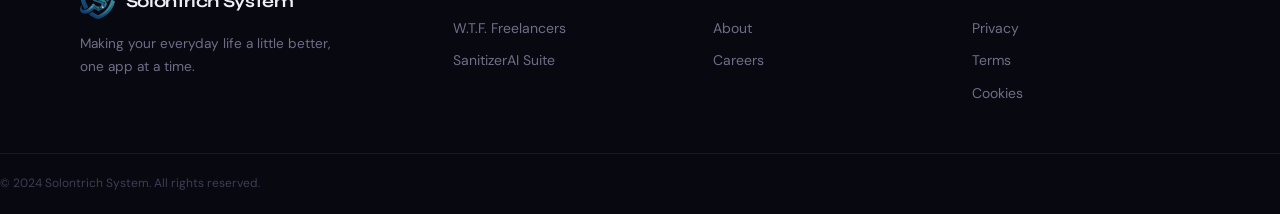
==== commit 215a3ec3: "Add files via upload" ====
--- a/index.html
+++ b/index.html
@@ -74,7 +74,7 @@
 
         <!-- floating stats strip -->
         <div class="stats-strip reveal reveal-delay-4">
-          <div class="stat"><span class="stat-num">4</span><span class="stat-label">Apps</span></div>
+          <div class="stat"><span class="stat-num">2</span><span class="stat-label">Apps</span></div>
           <div class="stat-divider" aria-hidden="true"></div>
           <div class="stat"><span class="stat-num">10k+</span><span class="stat-label">Users</span></div>
           <div class="stat-divider" aria-hidden="true"></div>
@@ -91,71 +91,75 @@
           <h2 class="section-title">Pick your&nbsp;<em>weapon</em></h2>
         </div>
 
-        <div class="apps-grid">
-
-          <!-- Card 1 -->
-          <article class="app-card reveal" style="--card-accent: #6366f1; --card-accent-bg: rgba(99,102,241,0.12);">
+        <div class="apps-grid apps-grid--duo">
+
+          <!-- W.T.F. Freelancers -->
+          <article class="app-card app-card--featured reveal" style="--card-accent: #0ea5e9; --card-accent-bg: rgba(14,165,233,0.12);">
             <div class="card-top">
-              <div class="card-icon">
-                <svg width="24" height="24" viewBox="0 0 24 24" fill="none" stroke="var(--card-accent)" stroke-width="2" stroke-linecap="round" stroke-linejoin="round"><rect x="3" y="3" width="7" height="7"/><rect x="14" y="3" width="7" height="7"/><rect x="14" y="14" width="7" height="7"/><rect x="3" y="14" width="7" height="7"/></svg>
+              <div class="card-icon card-icon--logo">
+                <img src="WTF_Logo.png" alt="W.T.F. Freelancers logo" width="48" height="48" />
               </div>
-              <span class="card-tag">Analytics</span>
-            </div>
-            <h3 class="card-title">Dashboard Pro</h3>
-            <p class="card-desc">Analytics and insights at your fingertips with real-time data visualisation.</p>
-            <a href="#" class="card-cta" aria-label="Open Dashboard Pro">
-              Open App
+              <span class="card-tag">Freelance Marketplace</span>
+            </div>
+            <h3 class="card-title">W.T.F. Freelancers</h3>
+            <p class="card-subtitle">We The Freelancers — A Freelancer Multi-User System</p>
+            <p class="card-desc">A free, peer-to-peer freelance marketplace built for independent creators and developers. Post gigs, get hired, and get paid — with zero platform cut and no middleman.</p>
+            <ul class="card-features">
+              <li>
+                <svg width="13" height="13" viewBox="0 0 24 24" fill="none" stroke="var(--card-accent)" stroke-width="2.5" stroke-linecap="round" stroke-linejoin="round"><polyline points="20 6 9 17 4 12"/></svg>
+                Gig marketplace — Design, Dev, Writing, Marketing, Video &amp; AI Services
+              </li>
+              <li>
+                <svg width="13" height="13" viewBox="0 0 24 24" fill="none" stroke="var(--card-accent)" stroke-width="2.5" stroke-linecap="round" stroke-linejoin="round"><polyline points="20 6 9 17 4 12"/></svg>
+                Direct payments — PayPal, bank transfer, Bitcoin, Ethereum &amp; USDT
+              </li>
+              <li>
+                <svg width="13" height="13" viewBox="0 0 24 24" fill="none" stroke="var(--card-accent)" stroke-width="2.5" stroke-linecap="round" stroke-linejoin="round"><polyline points="20 6 9 17 4 12"/></svg>
+                Real-time messaging — per-gig chat &amp; direct owner support
+              </li>
+              <li>
+                <svg width="13" height="13" viewBox="0 0 24 24" fill="none" stroke="var(--card-accent)" stroke-width="2.5" stroke-linecap="round" stroke-linejoin="round"><polyline points="20 6 9 17 4 12"/></svg>
+                Full profiles — payout details, order history &amp; transaction stats
+              </li>
+            </ul>
+            <a href="https://solontrich-system.github.io/W.T.F.Freelancers" target="_blank" rel="noopener noreferrer" class="card-cta card-cta--featured" aria-label="Open W.T.F. Freelancers">
+              Launch App
               <svg width="14" height="14" viewBox="0 0 24 24" fill="none" stroke="currentColor" stroke-width="2.5" stroke-linecap="round" stroke-linejoin="round"><line x1="5" y1="12" x2="19" y2="12"/><polyline points="12 5 19 12 12 19"/></svg>
             </a>
             <div class="card-shine" aria-hidden="true"></div>
           </article>
 
-          <!-- Card 2 -->
-          <article class="app-card reveal" style="--card-accent: #ec4899; --card-accent-bg: rgba(236,72,153,0.12);">
+          <!-- SanitizerAI Suite -->
+          <article class="app-card app-card--featured reveal" style="--card-accent: #0d9488; --card-accent-bg: rgba(13,148,136,0.12);">
             <div class="card-top">
-              <div class="card-icon">
-                <svg width="24" height="24" viewBox="0 0 24 24" fill="none" stroke="var(--card-accent)" stroke-width="2" stroke-linecap="round" stroke-linejoin="round"><path d="M9 18V5l12-2v13"/><circle cx="6" cy="18" r="3"/><circle cx="18" cy="16" r="3"/></svg>
+              <div class="card-icon card-icon--logo">
+                <img src="SanitizerAI.png" alt="SanitizerAI Suite logo" width="52" height="52" />
               </div>
-              <span class="card-tag">Music</span>
-            </div>
-            <h3 class="card-title">SoundWave</h3>
-            <p class="card-desc">Your personal music companion for discovering new vibes and building playlists.</p>
-            <a href="#" class="card-cta" aria-label="Open SoundWave">
-              Open App
-              <svg width="14" height="14" viewBox="0 0 24 24" fill="none" stroke="currentColor" stroke-width="2.5" stroke-linecap="round" stroke-linejoin="round"><line x1="5" y1="12" x2="19" y2="12"/><polyline points="12 5 19 12 12 19"/></svg>
-            </a>
-            <div class="card-shine" aria-hidden="true"></div>
-          </article>
-
-          <!-- Card 3 -->
-          <article class="app-card reveal" style="--card-accent: #22c55e; --card-accent-bg: rgba(34,197,94,0.12);">
-            <div class="card-top">
-              <div class="card-icon">
-                <svg width="24" height="24" viewBox="0 0 24 24" fill="none" stroke="var(--card-accent)" stroke-width="2" stroke-linecap="round" stroke-linejoin="round"><polyline points="9 11 12 14 22 4"/><path d="M21 12v7a2 2 0 0 1-2 2H5a2 2 0 0 1-2-2V5a2 2 0 0 1 2-2h11"/></svg>
-              </div>
-              <span class="card-tag">Productivity</span>
-            </div>
-            <h3 class="card-title">TaskFlow</h3>
-            <p class="card-desc">Organise your day with smart task management, priorities and reminders.</p>
-            <a href="#" class="card-cta" aria-label="Open TaskFlow">
-              Open App
-              <svg width="14" height="14" viewBox="0 0 24 24" fill="none" stroke="currentColor" stroke-width="2.5" stroke-linecap="round" stroke-linejoin="round"><line x1="5" y1="12" x2="19" y2="12"/><polyline points="12 5 19 12 12 19"/></svg>
-            </a>
-            <div class="card-shine" aria-hidden="true"></div>
-          </article>
-
-          <!-- Card 4 -->
-          <article class="app-card reveal" style="--card-accent: #f59e0b; --card-accent-bg: rgba(245,158,11,0.12);">
-            <div class="card-top">
-              <div class="card-icon">
-                <svg width="24" height="24" viewBox="0 0 24 24" fill="none" stroke="var(--card-accent)" stroke-width="2" stroke-linecap="round" stroke-linejoin="round"><rect x="2" y="6" width="20" height="14" rx="2"/><path d="M2 10h20"/><path d="m12 14 3 3-3 3"/></svg>
-              </div>
-              <span class="card-tag">Creative</span>
-            </div>
-            <h3 class="card-title">SnapEdit</h3>
-            <p class="card-desc">Quick photo editing with stunning filters, precise crops and creative tools.</p>
-            <a href="#" class="card-cta" aria-label="Open SnapEdit">
-              Open App
+              <span class="card-tag">Finance &amp; Admin</span>
+            </div>
+            <h3 class="card-title">SanitizerAI Suite</h3>
+            <p class="card-subtitle">Micro-app workspace for freelancers &amp; small businesses</p>
+            <p class="card-desc">Streamlined data ingestion, record-keeping, batch payouts, and client invoicing — all from a single interface.</p>
+            <ul class="card-features">
+              <li>
+                <svg width="13" height="13" viewBox="0 0 24 24" fill="none" stroke="var(--card-accent)" stroke-width="2.5" stroke-linecap="round" stroke-linejoin="round"><polyline points="20 6 9 17 4 12"/></svg>
+                📥 Scanner — extract financial data from receipts &amp; text dumps
+              </li>
+              <li>
+                <svg width="13" height="13" viewBox="0 0 24 24" fill="none" stroke="var(--card-accent)" stroke-width="2.5" stroke-linecap="round" stroke-linejoin="round"><polyline points="20 6 9 17 4 12"/></svg>
+                📊 Central Ledger — contractor files, hours &amp; payment histories
+              </li>
+              <li>
+                <svg width="13" height="13" viewBox="0 0 24 24" fill="none" stroke="var(--card-accent)" stroke-width="2.5" stroke-linecap="round" stroke-linejoin="round"><polyline points="20 6 9 17 4 12"/></svg>
+                💸 EFT Batch Pay — bank-bucketed CSV exports for corporate payroll
+              </li>
+              <li>
+                <svg width="13" height="13" viewBox="0 0 24 24" fill="none" stroke="var(--card-accent)" stroke-width="2.5" stroke-linecap="round" stroke-linejoin="round"><polyline points="20 6 9 17 4 12"/></svg>
+                📄 Invoice Generator — PDF tax invoices &amp; WhatsApp dispatch
+              </li>
+            </ul>
+            <a href="https://solontrich-system.github.io/SanitizerAI" target="_blank" rel="noopener noreferrer" class="card-cta card-cta--featured" aria-label="Open SanitizerAI Suite">
+              Launch App
               <svg width="14" height="14" viewBox="0 0 24 24" fill="none" stroke="currentColor" stroke-width="2.5" stroke-linecap="round" stroke-linejoin="round"><line x1="5" y1="12" x2="19" y2="12"/><polyline points="12 5 19 12 12 19"/></svg>
             </a>
             <div class="card-shine" aria-hidden="true"></div>
@@ -243,29 +247,24 @@
       <div class="footer-links">
         <div class="footer-col">
           <span class="footer-col-title">Apps</span>
-          <a href="#">Dashboard Pro</a>
-          <a href="#">SoundWave</a>
-          <a href="#">TaskFlow</a>
-          <a href="#">SnapEdit</a>
+          <a href="https://solontrich-system.github.io/W.T.F.Freelancers" target="_blank" rel="noopener noreferrer">W.T.F. Freelancers</a>
+          <a href="https://solontrich-system.github.io/SanitizerAI" target="_blank" rel="noopener noreferrer">SanitizerAI Suite</a>
         </div>
         <div class="footer-col">
           <span class="footer-col-title">Company</span>
-          <a href="#">About</a>
-          <a href="#">Blog</a>
-          <a href="#">Careers</a>
-          <a href="#">Contact</a>
+          <a href="about.html">About</a>
+          <a href="careers.html">Careers</a>
         </div>
         <div class="footer-col">
           <span class="footer-col-title">Legal</span>
-          <a href="#">Privacy</a>
-          <a href="#">Terms</a>
-          <a href="#">Cookies</a>
+          <a href="privacy.html">Privacy</a>
+          <a href="terms.html">Terms</a>
+          <a href="cookies.html">Cookies</a>
         </div>
       </div>
     </div>
     <div class="footer-bottom">
       <p>© 2024 Solontrich System. All rights reserved.</p>
-      <p>Built with ❤️ for real life</p>
     </div>
   </footer>
 
--- a/style.css
+++ b/style.css
@@ -830,6 +830,79 @@
 .apps-grid .app-card:nth-child(3) { transition-delay: 0.19s; }
 .apps-grid .app-card:nth-child(4) { transition-delay: 0.26s; }
 
+/* Single app layout */
+.apps-grid--single {
+  grid-template-columns: 1fr;
+  max-width: 680px;
+  margin-inline: auto;
+}
+
+/* Two-app layout */
+.apps-grid--duo {
+  grid-template-columns: repeat(2, 1fr);
+  max-width: 1100px;
+  margin-inline: auto;
+}
+
+@media (max-width: 720px) {
+  .apps-grid--duo {
+    grid-template-columns: 1fr;
+  }
+}
+
+/* Featured card extras */
+.app-card--featured {
+  gap: 1.1rem;
+}
+
+.card-icon--logo {
+  background: transparent !important;
+  border: none !important;
+  box-shadow: none !important;
+  width: 52px;
+  height: 52px;
+}
+.card-icon--logo img {
+  width: 52px;
+  height: 52px;
+  object-fit: contain;
+}
+
+.card-subtitle {
+  font-size: 0.8rem;
+  font-weight: 600;
+  color: var(--card-accent, var(--accent));
+  letter-spacing: 0.02em;
+  margin-top: -0.4rem;
+}
+
+.card-features {
+  display: flex;
+  flex-direction: column;
+  gap: 0.5rem;
+  padding: 0.875rem 0;
+  border-top: 1px solid var(--border);
+  border-bottom: 1px solid var(--border);
+}
+.card-features li {
+  display: flex;
+  align-items: flex-start;
+  gap: 0.5rem;
+  font-size: 0.825rem;
+  color: var(--text-muted);
+  line-height: 1.5;
+}
+.card-features li svg {
+  flex-shrink: 0;
+  margin-top: 2px;
+}
+
+.card-cta--featured {
+  font-size: 0.9rem;
+  padding-top: 0.75rem;
+  border-top: none;
+}
+
 .features-grid .feature-item:nth-child(1) { transition-delay: 0.05s; }
 .features-grid .feature-item:nth-child(2) { transition-delay: 0.12s; }
 .features-grid .feature-item:nth-child(3) { transition-delay: 0.19s; }
@@ -856,3 +929,146 @@
   }
   .reveal { opacity: 1; transform: none; }
 }
+
+/* ── INNER PAGES ────────────────────────────────── */
+.inner-page-hero {
+  padding-top: clamp(7rem, 14vw, 11rem);
+  padding-bottom: clamp(2.5rem, 5vw, 4rem);
+  position: relative;
+  z-index: 1;
+}
+
+.inner-page-hero-inner {
+  display: flex;
+  flex-direction: column;
+  gap: 0.75rem;
+  max-width: 700px;
+}
+
+.back-link {
+  display: inline-flex;
+  align-items: center;
+  gap: 0.4rem;
+  font-size: 0.8rem;
+  font-weight: 500;
+  color: var(--text-muted);
+  transition: color var(--t-fast);
+  margin-bottom: 0.5rem;
+}
+.back-link:hover { color: var(--text); }
+.back-link svg { flex-shrink: 0; }
+
+.inner-page-title {
+  font-family: var(--font-display);
+  font-size: clamp(2.5rem, 6vw, 4.5rem);
+  font-weight: 800;
+  line-height: 1.05;
+  letter-spacing: -0.03em;
+  color: var(--text);
+}
+.inner-page-title em {
+  font-style: normal;
+  background: linear-gradient(135deg, var(--accent), var(--accent-2));
+  -webkit-background-clip: text;
+  -webkit-text-fill-color: transparent;
+  background-clip: text;
+}
+
+.inner-page-sub {
+  font-size: 0.95rem;
+  color: var(--text-muted);
+  margin-top: 0.25rem;
+}
+
+.inner-page-content {
+  padding-bottom: clamp(4rem, 8vw, 7rem);
+  position: relative;
+  z-index: 1;
+}
+
+.inner-page-container {
+  max-width: 720px;
+  display: flex;
+  flex-direction: column;
+  gap: clamp(2.5rem, 5vw, 3.5rem);
+}
+
+/* Prose blocks */
+.prose-block {
+  display: flex;
+  flex-direction: column;
+  gap: 1rem;
+}
+.prose-block h2 {
+  font-family: var(--font-display);
+  font-size: 1.25rem;
+  font-weight: 700;
+  color: var(--text);
+  letter-spacing: -0.01em;
+}
+.prose-block h3 {
+  font-family: var(--font-display);
+  font-size: 1rem;
+  font-weight: 600;
+  color: var(--text);
+  margin-top: 0.5rem;
+}
+.prose-block p {
+  font-size: 0.925rem;
+  color: var(--text-muted);
+  line-height: 1.8;
+}
+.prose-block strong {
+  color: var(--text);
+  font-weight: 600;
+}
+.prose-link {
+  color: var(--accent-2);
+  text-decoration: underline;
+  text-underline-offset: 3px;
+  transition: color var(--t-fast);
+}
+.prose-link:hover { color: var(--text); }
+
+/* Prose list (careers) */
+.prose-list {
+  display: flex;
+  flex-direction: column;
+  gap: 0.875rem;
+  margin-top: 0.25rem;
+}
+.prose-list li {
+  display: flex;
+  align-items: flex-start;
+  gap: 0.6rem;
+  font-size: 0.9rem;
+  color: var(--text-muted);
+  line-height: 1.6;
+}
+.prose-list li svg { flex-shrink: 0; margin-top: 3px; }
+.prose-list li span { flex: 1; }
+
+/* Careers notice box */
+.careers-notice {
+  display: flex;
+  align-items: flex-start;
+  gap: 1rem;
+  padding: 1.5rem;
+  background: var(--bg-2);
+  border: 1px solid var(--border-hover);
+  border-radius: var(--radius-lg);
+  border-left: 3px solid var(--accent);
+}
+.careers-notice-icon { flex-shrink: 0; margin-top: 2px; }
+.careers-notice h3 {
+  font-family: var(--font-display);
+  font-size: 1rem;
+  font-weight: 700;
+  color: var(--text);
+  margin-bottom: 0.4rem;
+}
+.careers-notice p {
+  font-size: 0.875rem;
+  color: var(--text-muted);
+  line-height: 1.7;
+}
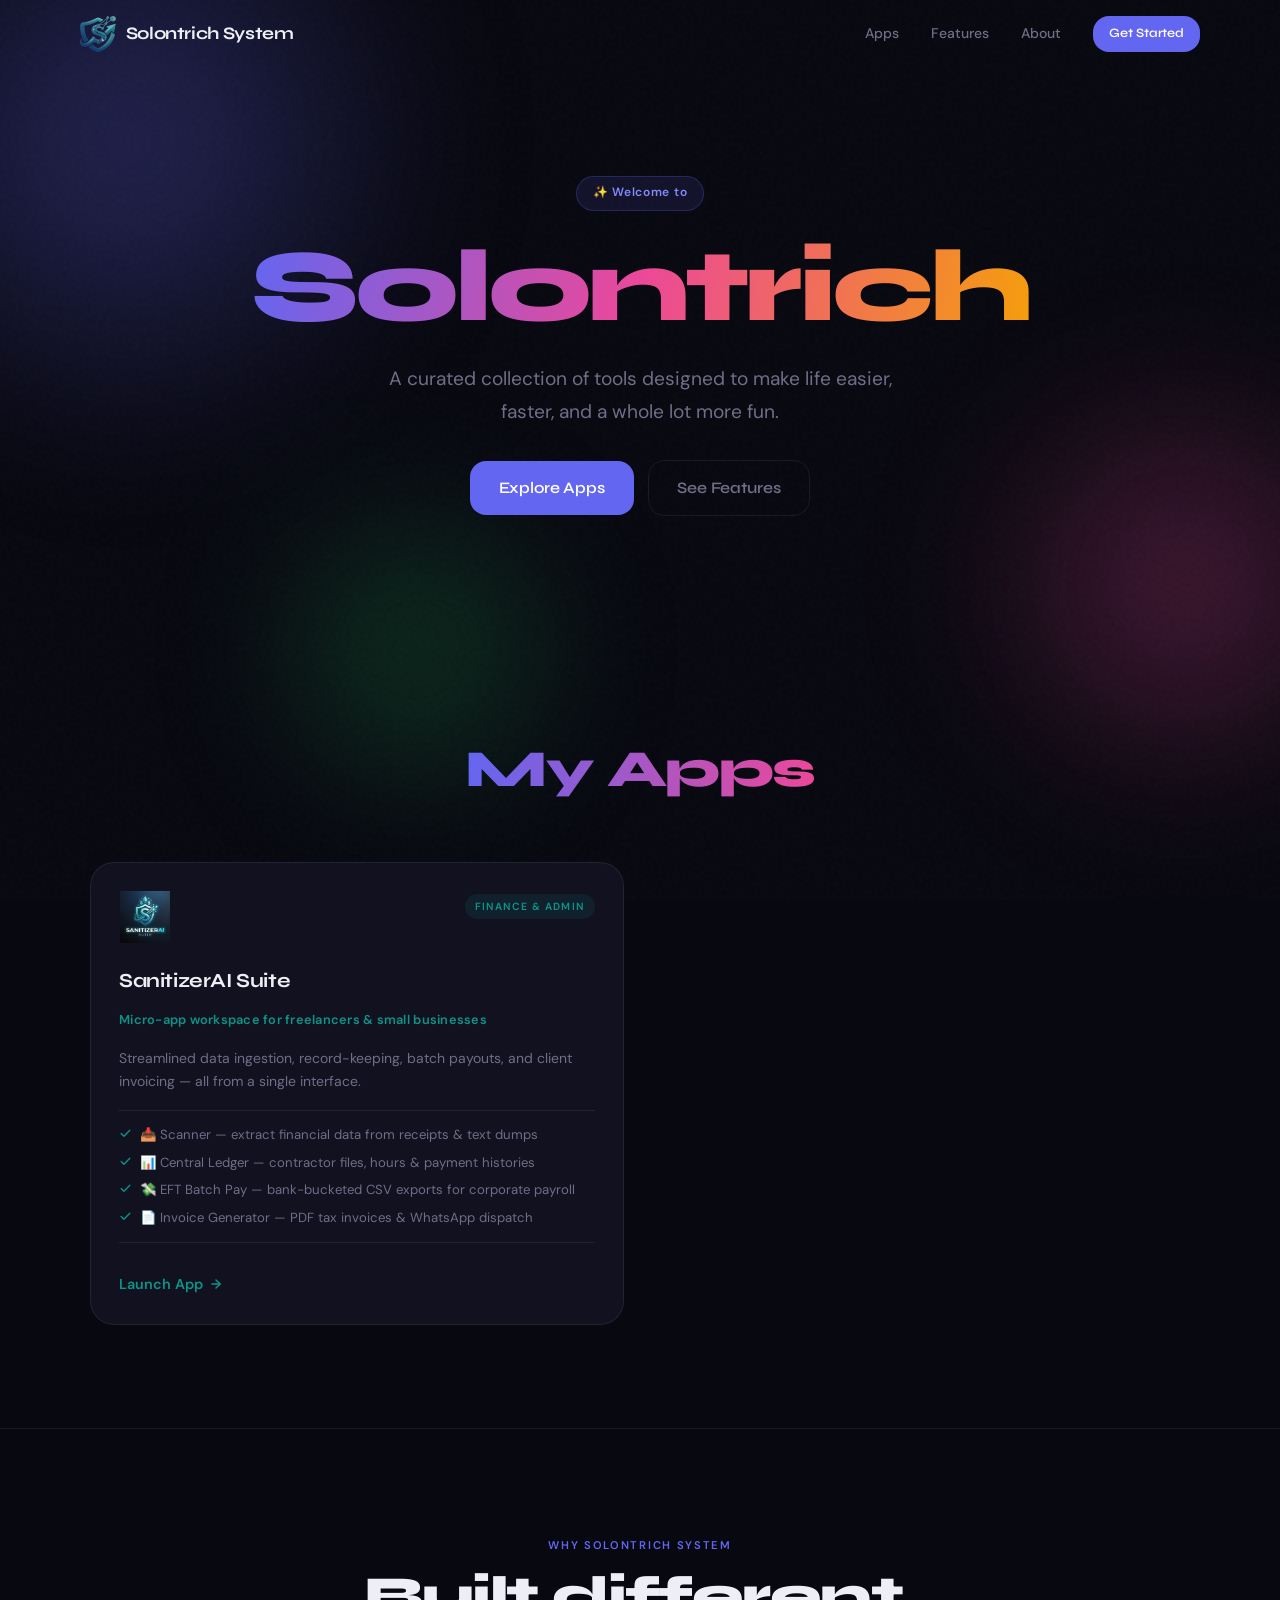
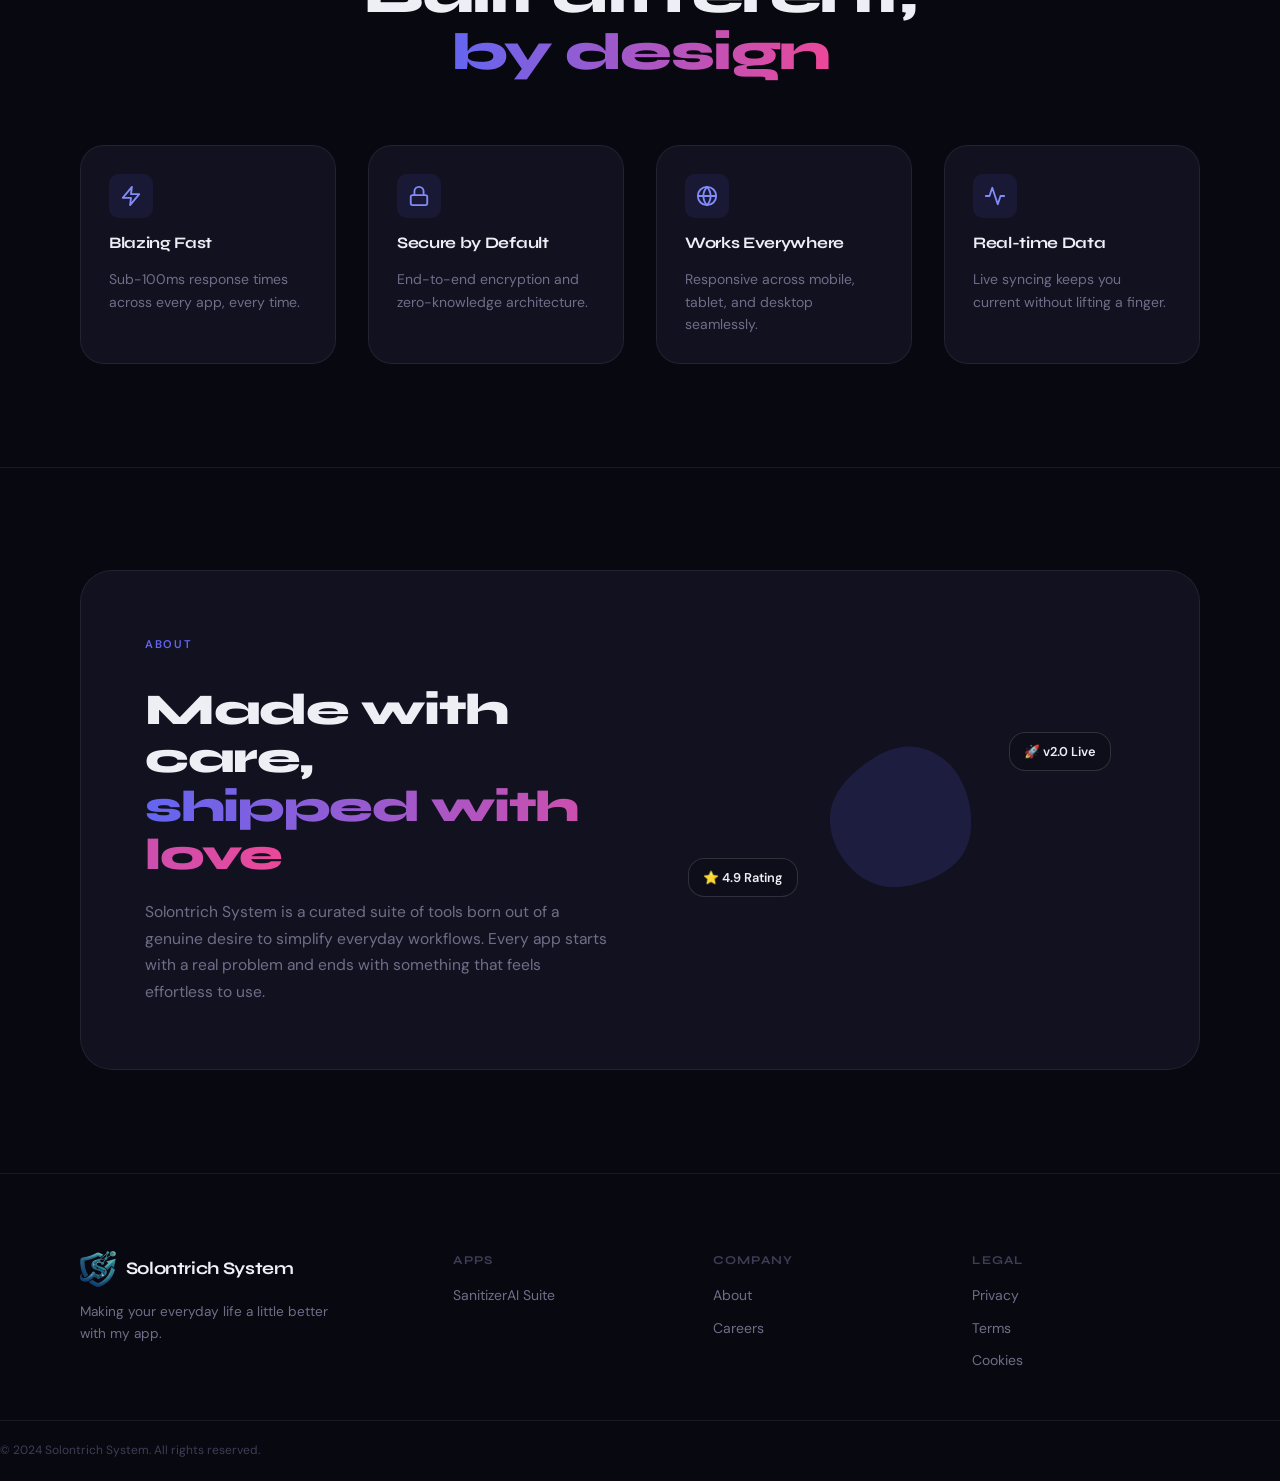
==== commit 93092044: "Add files via upload" ====
--- a/index.html
+++ b/index.html
@@ -60,9 +60,9 @@
     <!-- ─── HERO ─────────────────────────────────────────────── -->
     <section class="hero" id="hero">
       <div class="container hero-inner">
-        <div class="hero-badge reveal">✨ Welcome to Solontrich System</div>
+        <div class="hero-badge reveal">✨ Welcome to</div>
         <h1 class="hero-title reveal reveal-delay-1">
-          Apps built for<br /><em>real&nbsp;life</em>
+        <em>Solontrich</em>
         </h1>
         <p class="hero-tagline reveal reveal-delay-2">
           A curated collection of tools designed to make life easier,<br class="br-lg" /> faster, and a whole lot more fun.
@@ -71,63 +71,17 @@
           <a href="#apps" class="btn btn-primary btn-lg">Explore Apps</a>
           <a href="#features" class="btn btn-ghost btn-lg">See Features</a>
         </div>
-
-        <!-- floating stats strip -->
-        <div class="stats-strip reveal reveal-delay-4">
-          <div class="stat"><span class="stat-num">2</span><span class="stat-label">Apps</span></div>
-          <div class="stat-divider" aria-hidden="true"></div>
-          <div class="stat"><span class="stat-num">10k+</span><span class="stat-label">Users</span></div>
-          <div class="stat-divider" aria-hidden="true"></div>
-          <div class="stat"><span class="stat-num">99%</span><span class="stat-label">Uptime</span></div>
-        </div>
-      </div>
     </section>
 
     <!-- ─── APPS GRID ─────────────────────────────────────────── -->
     <section class="apps-section" id="apps">
       <div class="container">
         <div class="section-header reveal">
-          <span class="section-eyebrow">My Apps</span>
-          <h2 class="section-title">Pick your&nbsp;<em>weapon</em></h2>
+          <span class="section-eyebrow"></span>
+          <h2 class="section-title"><em>My Apps</em></h2>
         </div>
 
         <div class="apps-grid apps-grid--duo">
-
-          <!-- W.T.F. Freelancers -->
-          <article class="app-card app-card--featured reveal" style="--card-accent: #0ea5e9; --card-accent-bg: rgba(14,165,233,0.12);">
-            <div class="card-top">
-              <div class="card-icon card-icon--logo">
-                <img src="WTF_Logo.png" alt="W.T.F. Freelancers logo" width="48" height="48" />
-              </div>
-              <span class="card-tag">Freelance Marketplace</span>
-            </div>
-            <h3 class="card-title">W.T.F. Freelancers</h3>
-            <p class="card-subtitle">We The Freelancers — A Freelancer Multi-User System</p>
-            <p class="card-desc">A free, peer-to-peer freelance marketplace built for independent creators and developers. Post gigs, get hired, and get paid — with zero platform cut and no middleman.</p>
-            <ul class="card-features">
-              <li>
-                <svg width="13" height="13" viewBox="0 0 24 24" fill="none" stroke="var(--card-accent)" stroke-width="2.5" stroke-linecap="round" stroke-linejoin="round"><polyline points="20 6 9 17 4 12"/></svg>
-                Gig marketplace — Design, Dev, Writing, Marketing, Video &amp; AI Services
-              </li>
-              <li>
-                <svg width="13" height="13" viewBox="0 0 24 24" fill="none" stroke="var(--card-accent)" stroke-width="2.5" stroke-linecap="round" stroke-linejoin="round"><polyline points="20 6 9 17 4 12"/></svg>
-                Direct payments — PayPal, bank transfer, Bitcoin, Ethereum &amp; USDT
-              </li>
-              <li>
-                <svg width="13" height="13" viewBox="0 0 24 24" fill="none" stroke="var(--card-accent)" stroke-width="2.5" stroke-linecap="round" stroke-linejoin="round"><polyline points="20 6 9 17 4 12"/></svg>
-                Real-time messaging — per-gig chat &amp; direct owner support
-              </li>
-              <li>
-                <svg width="13" height="13" viewBox="0 0 24 24" fill="none" stroke="var(--card-accent)" stroke-width="2.5" stroke-linecap="round" stroke-linejoin="round"><polyline points="20 6 9 17 4 12"/></svg>
-                Full profiles — payout details, order history &amp; transaction stats
-              </li>
-            </ul>
-            <a href="https://solontrich-system.github.io/W.T.F.Freelancers" target="_blank" rel="noopener noreferrer" class="card-cta card-cta--featured" aria-label="Open W.T.F. Freelancers">
-              Launch App
-              <svg width="14" height="14" viewBox="0 0 24 24" fill="none" stroke="currentColor" stroke-width="2.5" stroke-linecap="round" stroke-linejoin="round"><line x1="5" y1="12" x2="19" y2="12"/><polyline points="12 5 19 12 12 19"/></svg>
-            </a>
-            <div class="card-shine" aria-hidden="true"></div>
-          </article>
 
           <!-- SanitizerAI Suite -->
           <article class="app-card app-card--featured reveal" style="--card-accent: #0d9488; --card-accent-bg: rgba(13,148,136,0.12);">
@@ -217,8 +171,7 @@
             <span class="section-eyebrow">About</span>
             <h2>Made with care,<br/><em>shipped with love</em></h2>
             <p>Solontrich System is a curated suite of tools born out of a genuine desire to simplify everyday workflows. Every app starts with a real problem and ends with something that feels effortless to use.</p>
-            <a href="#apps" class="btn btn-primary">Explore the Collection</a>
-          </div>
+            </div>
           <div class="about-visual" aria-hidden="true">
             <div class="about-blob">
               <svg viewBox="0 0 200 200" xmlns="http://www.w3.org/2000/svg"><path fill="rgba(99,102,241,0.15)" d="M47.1,-58.1C59.3,-47.3,66.7,-31.1,69.7,-14.2C72.8,2.6,71.5,20.1,63.5,33.3C55.5,46.5,40.8,55.4,25.2,61.1C9.6,66.8,-6.8,69.4,-21.8,65.1C-36.8,60.8,-50.3,49.6,-59.2,35.3C-68.1,21,-72.4,3.6,-68.9,-11.8C-65.4,-27.2,-54.1,-40.5,-40.8,-51.4C-27.5,-62.2,-13.8,-70.6,1.9,-72.9C17.6,-75.2,34.9,-69,47.1,-58.1Z" transform="translate(100 100)"/></svg>
@@ -242,13 +195,12 @@
           </span>
           <span class="logo-text">Solontrich System</span>
         </a>
-        <p>Making your everyday life a little better, one app at a time.</p>
+        <p>Making your everyday life a little better with my app.</p>
       </div>
       <div class="footer-links">
         <div class="footer-col">
           <span class="footer-col-title">Apps</span>
-          <a href="https://solontrich-system.github.io/W.T.F.Freelancers" target="_blank" rel="noopener noreferrer">W.T.F. Freelancers</a>
-          <a href="https://solontrich-system.github.io/SanitizerAI" target="_blank" rel="noopener noreferrer">SanitizerAI Suite</a>
+          <a  href="https://solontrich-system.github.io/SanitizerAI" target="_blank" rel="noopener noreferrer">SanitizerAI Suite</a>
         </div>
         <div class="footer-col">
           <span class="footer-col-title">Company</span>
